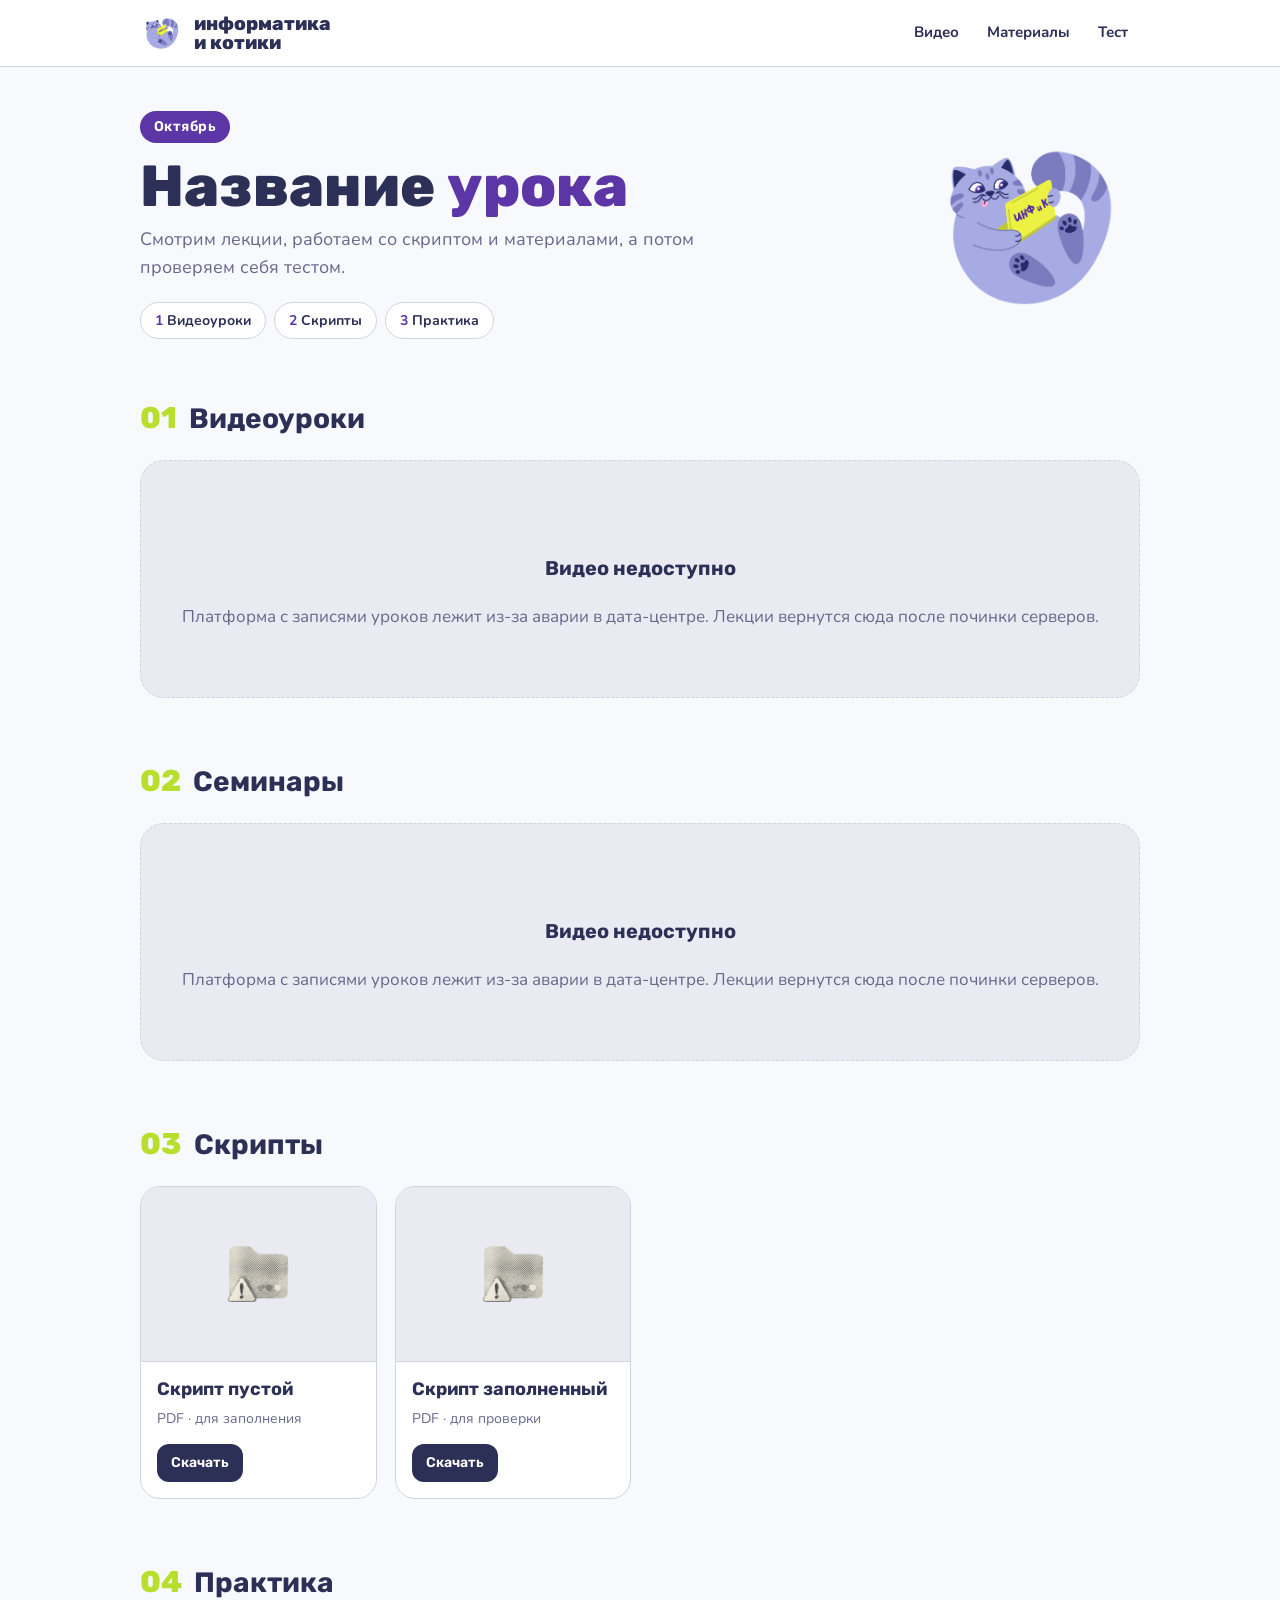
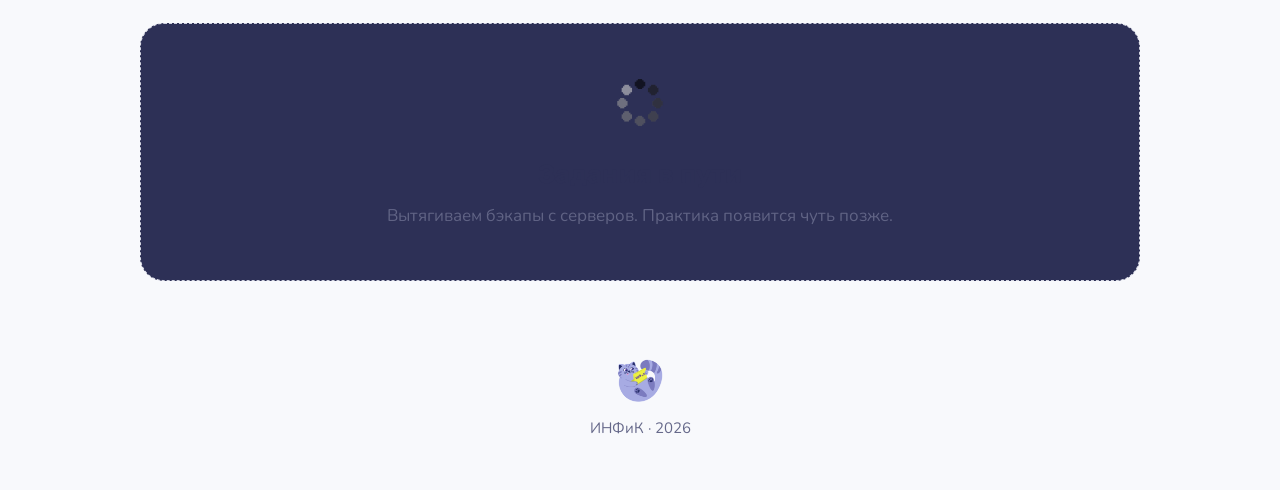
==== _template.html @ 4f2b7101 "добавил темплейт" ====
<!doctype html>
<html lang="ru">

<head>
  <meta charset="utf-8">
  <meta name="viewport" content="width=device-width, initial-scale=1">
  <title>Таблицы истинности и графы — ИНФиК</title>
  <link rel="icon" href="img/маскот.png">
  <link rel="preconnect" href="https://fonts.googleapis.com">
  <link
    href="https://fonts.googleapis.com/css2?family=Rubik:wght@500;600;700;800&family=Nunito:wght@400;600;700;800&display=swap"
    rel="stylesheet">
  <style>
    #materials {
      cursor: pointer;
    }

    .dl {
      cursor: url('img/палец.png'), pointer;
    }

    :root {
      --lime: #d4f759;
      --lime-d: #b8de2e;
      --navy: #2d3056;
      --purple: #5c35a6;
      --cream: #f8f9fc;
      --beige: #e9eaf2;
      --line: #d1d3e0;
      --ink: #2d3056;
      --soft: #66698a;
      --ok: #3f9d5a;
      --ok-bg: #e8f5ec;
      --bad: #d2493f;
      --bad-bg: #fcebea;
    }

    * {
      box-sizing: border-box
    }

    html {
      scroll-behavior: smooth
    }

    body {
      margin: 0;
      font-family: 'Nunito', system-ui, sans-serif;
      color: var(--ink);
      background: var(--cream);
      font-size: 17px;
      line-height: 1.55
    }

    h1,
    h2,
    h3,
    .btn,
    .brand {
      font-family: 'Rubik', system-ui, sans-serif
    }

    a {
      color: var(--purple);
      cursor: url('img/палец.png'), auto;
    }

    .wrap {
      max-width: 1040px;
      margin: 0 auto;
      padding: 0 20px
    }

    header.top {
      background: #fff;
      border-bottom: 1px solid var(--line);
      position: sticky;
      top: 0;
      z-index: 20
    }

    header.top .wrap {
      display: flex;
      align-items: center;
      gap: 14px;
      height: 66px
    }

    .brand {
      display: flex;
      align-items: center;
      gap: 10px;
      font-weight: 800;
      font-size: 19px;
      line-height: 1;
      color: var(--navy);
      text-decoration: none;
      text-transform: lowercase
    }

    .brand img {
      height: 42px;
      border-radius: 8px;
    }

    .brand span {
      display: block
    }

    nav.links {
      margin-left: auto;
      display: flex;
      gap: 4px
    }

    nav.links a {
      text-decoration: none;
      color: var(--navy);
      font-weight: 700;
      font-size: 15px;
      padding: 8px 12px;
      border-radius: 10px
    }

    nav.links a:hover {
      background: var(--beige)
    }

    .sub-btn {
      background: var(--lime);
      color: var(--navy) !important;
      border-radius: 999px;
      padding: 9px 16px !important;
      font-family: 'Rubik';
      font-weight: 600
    }

    .sub-btn:hover {
      background: var(--lime-d) !important
    }

    .hero {
      padding: 44px 0 26px
    }

    .hero .wrap {
      display: grid;
      grid-template-columns: 1fr auto;
      gap: 24px;
      align-items: center
    }

    .pill {
      display: inline-block;
      background: var(--purple);
      color: #fff;
      font-family: 'Rubik';
      font-weight: 600;
      font-size: 14px;
      padding: 5px 14px;
      border-radius: 999px;
      letter-spacing: .03em
    }

    .hero h1 {
      font-size: clamp(34px, 6vw, 58px);
      line-height: 1.02;
      margin: 14px 0 10px;
      color: var(--navy);
      font-weight: 800
    }

    .hero h1 em {
      font-style: normal;
      color: var(--purple)
    }

    .hero p {
      margin: 0;
      color: var(--soft);
      max-width: 560px;
      font-size: 18px
    }

    .hero img {
      width: 220px;
      border-radius: 20px;
    }

    .steps {
      display: flex;
      flex-wrap: wrap;
      gap: 8px;
      margin-top: 20px
    }

    .steps a {
      background: #fff;
      border: 1px solid var(--line);
      border-radius: 999px;
      padding: 7px 14px;
      font-weight: 700;
      font-size: 14px;
      text-decoration: none;
      color: var(--navy)
    }

    .steps a b {
      color: var(--purple);
      margin-right: 4px
    }

    section.block {
      padding: 30px 0;
      scroll-margin-top: 60px
    }

    .sec-h {
      display: flex;
      align-items: baseline;
      gap: 12px;
      margin-bottom: 18px
    }

    .sec-h .n {
      font-family: 'Rubik';
      font-weight: 800;
      color: var(--lime-d);
      font-size: 30px
    }

    .sec-h h2 {
      margin: 0;
      font-size: 28px;
      color: var(--navy)
    }

    .sec-h p {
      margin: 0 0 0 auto;
      color: var(--soft);
      font-size: 15px
    }

    .videos {
      display: grid;
      gap: 22px
    }

    .video {
      background: #fff;
      border: 1px solid var(--line);
      border-radius: 20px;
      overflow: hidden
    }

    .video .vh {
      display: flex;
      align-items: center;
      gap: 12px;
      padding: 14px 18px
    }

    .video .vh .tag {
      background: var(--beige);
      color: var(--purple);
      font-family: 'Rubik';
      font-weight: 700;
      border-radius: 10px;
      padding: 4px 10px;
      font-size: 14px
    }

    .video .vh h3 {
      margin: 0;
      font-size: 19px
    }

    .ratio {
      position: relative;
      aspect-ratio: 16/9;
      background: #2b2840
    }

    .ratio iframe {
      position: absolute;
      inset: 0;
      width: 100%;
      height: 100%;
      border: 0
    }

    .cards {
      display: grid;
      grid-template-columns: repeat(auto-fill, minmax(230px, 1fr));
      gap: 18px
    }

    .dl {
      background: #fff;
      border: 1px solid var(--line);
      border-radius: 20px;
      overflow: hidden;
      display: flex;
      flex-direction: column;
      text-decoration: none;
      color: inherit;
      transition: transform .15s, box-shadow .15s
    }

    .dl:hover {
      transform: translateY(-3px);
      box-shadow: 0 10px 24px rgba(45, 48, 86, .12)
    }

    .dl .th {
      aspect-ratio: 4/3;
      background: var(--beige);
      overflow: hidden;
      border-bottom: 1px solid var(--line);
      display: flex;
      align-items: center;
      justify-content: center;
    }

    .dl .th img {
      width: 80px;
      height: 80px;
      object-fit: contain;
    }

    .dl .bd {
      padding: 14px 16px 16px;
      display: flex;
      flex-direction: column;
      gap: 4px;
      flex: 1
    }

    .dl h3 {
      margin: 0;
      font-size: 18px
    }

    .dl .meta {
      color: var(--soft);
      font-size: 14px
    }

    .dl .go {
      margin-top: 10px;
      align-self: flex-start;
      background: var(--navy);
      color: #fff;
      font-family: 'Rubik';
      font-weight: 600;
      font-size: 14px;
      padding: 8px 14px;
      border-radius: 12px
    }

    .big-actions {
      display: grid;
      grid-template-columns: 1fr 1fr;
      gap: 18px
    }

    .big {
      border-radius: 24px;
      padding: 26px;
      color: #fff;
      display: flex;
      flex-direction: column;
      gap: 8px;
      position: relative;
      overflow: hidden
    }

    .big.t {
      background: var(--purple)
    }

    .big.p {
      background: var(--navy)
    }

    .big h3 {
      margin: 0;
      font-size: 26px
    }

    .big p {
      margin: 0;
      opacity: .9
    }

    .big img.decor {
      position: absolute;
      right: -20px;
      bottom: -20px;
      width: 120px;
      opacity: 0.3;
      pointer-events: none;
    }

    .btn {
      display: inline-flex;
      align-items: center;
      gap: 8px;
      border: 0;
      cursor: pointer;
      font-weight: 600;
      font-size: 17px;
      border-radius: 14px;
      padding: 13px 22px;
      text-decoration: none;
      transition: filter .15s, transform .1s
    }

    .btn:active {
      transform: translateY(1px)
    }

    .btn.w {
      background: #fff;
      color: var(--navy);
      align-self: flex-start;
      margin-top: 10px
    }

    .btn.o {
      background: var(--lime);
      color: var(--navy)
    }

    .btn.n {
      background: var(--purple);
      color: #fff
    }

    .btn.g {
      background: #fff;
      color: var(--navy);
      border: 1.5px solid var(--line)
    }

    .btn:hover {
      filter: brightness(1.05)
    }

    .btn[disabled] {
      opacity: .45;
      cursor: not-allowed
    }

    .view {
      display: none
    }

    .view.on {
      display: block
    }

    .panel {
      background: #fff;
      border: 1px solid var(--line);
      border-radius: 24px;
      padding: 26px
    }

    .qtop {
      display: flex;
      align-items: center;
      gap: 14px;
      margin-bottom: 18px;
      flex-wrap: wrap
    }

    .back {
      background: none;
      border: 0;
      color: var(--soft);
      font-weight: 700;
      cursor: pointer;
      font-size: 15px;
      padding: 0
    }

    .prog {
      flex: 1;
      min-width: 160px;
      height: 10px;
      background: var(--beige);
      border-radius: 99px;
      overflow: hidden
    }

    .prog i {
      display: block;
      height: 100%;
      background: var(--lime);
      border-radius: 99px;
      transition: width .3s
    }

    .score-mini {
      font-family: 'Rubik';
      font-weight: 700;
      color: var(--navy);
      font-size: 15px
    }

    .qnum {
      display: flex;
      align-items: center;
      gap: 10px;
      margin-bottom: 10px
    }

    .qnum b {
      background: var(--purple);
      color: #fff;
      font-family: 'Rubik';
      width: 36px;
      height: 36px;
      border-radius: 50%;
      display: flex;
      align-items: center;
      justify-content: center;
      font-size: 16px
    }

    .qnum span {
      font-size: 13px;
      text-transform: uppercase;
      letter-spacing: .1em;
      color: var(--soft);
      font-weight: 800
    }

    .q {
      font-weight: 700;
      margin: 0 0 14px
    }

    input.txt {
      height: 52px;
      border: 2px solid var(--line);
      border-radius: 12px;
      padding: 0 16px;
      font-size: 19px;
      font-family: 'Rubik';
      font-weight: 600;
      color: var(--navy);
      width: min(320px, 100%);
      background: var(--cream);
      outline: none
    }

    input.txt:focus {
      border-color: var(--purple);
      background: #fff
    }

    .answer {
      margin-top: 20px;
      padding-top: 18px;
      border-top: 1px dashed var(--line);
      display: flex;
      flex-wrap: wrap;
      align-items: flex-end;
      gap: 16px
    }

    .fb {
      margin-top: 18px;
      border-radius: 16px;
      padding: 16px 18px;
      display: none;
      position: relative
    }

    .fb.on {
      display: block
    }

    .fb.ok {
      background: var(--ok-bg);
      border: 1px solid #bfe3c9
    }

    .fb.bad {
      background: var(--bad-bg);
      border: 1px solid #f2c4c0
    }

    .fb .verdict {
      font-family: 'Rubik';
      font-weight: 700;
      font-size: 20px;
      display: flex;
      align-items: center;
      gap: 8px
    }

    .fb.ok .verdict {
      color: var(--ok)
    }

    .fb.bad .verdict {
      color: var(--bad)
    }

    .fb .right {
      margin: 6px 0 10px;
      font-weight: 700
    }

    .fb.bad::after {
      content: '';
      position: absolute;
      top: 16px;
      right: 16px;
      width: 24px;
      height: 24px;
      background: url('img/крестик.png') center/contain no-repeat;
    }

    .nav-row {
      display: flex;
      justify-content: space-between;
      align-items: center;
      margin-top: 22px;
      gap: 12px;
      flex-wrap: wrap
    }

    .result {
      text-align: center;
      padding: 10px 0
    }

    .result img {
      width: 140px;
      border-radius: 16px;
    }

    .result .big-score {
      font-family: 'Rubik';
      font-weight: 800;
      font-size: 72px;
      color: var(--purple);
      line-height: 1;
      margin: 10px 0 4px
    }

    .task-card {
      background: #fff;
      border: 1px solid var(--line);
      border-radius: 24px;
      padding: 26px;
      margin-bottom: 18px;
    }

    .task-actions {
      display: flex;
      flex-wrap: wrap;
      gap: 12px;
      margin-top: 18px;
    }

    .task-ans {
      display: none;
      margin-top: 16px;
      background: var(--cream);
      border: 1px solid var(--line);
      border-radius: 16px;
      padding: 16px 18px;
    }

    .task-ans.on {
      display: block;
    }

    .task-ans h4 {
      margin: 0 0 8px;
      font-family: 'Rubik';
      color: var(--purple);
    }

    footer {
      padding: 40px 0 50px;
      text-align: center;
      color: var(--soft);
      font-size: 15px
    }

    footer img {
      width: 60px;
      display: block;
      margin: 0 auto 8px;
      border-radius: 12px;
    }

    .unavailable {
      align-items: center;
      text-align: center;
      padding: 50px 20px;
      background: var(--beige);
      color: var(--soft);
      border: 1px dashed var(--line);
    }

    .unavailable h3 {
      color: var(--navy);
      margin-top: 16px;
    }

    .loader-spin {
      width: 60px;
      animation: spin 1s steps(8) infinite;
      opacity: 0.6;
    }

    @keyframes spin {
      100% {
        transform: rotate(360deg);
      }
    }
  </style>
</head>

<body>
  <header class="top">
    <div class="wrap">
      <a class="brand" href="index.html"><img src="img/маскот.png" alt=""><span>информатика<br>и котики</span></a>
      <nav class="links">
        <a href="#videos">Видео</a>
        <a href="#materials">Материалы</a>
        <a href="#practice">Тест</a>
      </nav>
    </div>
  </header>

  <main>
    <div id="v-home" class="view on">
      <div class="hero">
        <div class="wrap">
          <div>
            <span class="pill">Октябрь</span>
            <h1>Название <em>урока</em></h1>
            <p>Смотрим лекции, работаем со скриптом и материалами, а потом проверяем себя тестом.</p>
            <div class="steps">
              <a href="#videos"><b>1</b>Видеоуроки</a>
              <a href="#materials"><b>2</b>Скрипты</a>
              <a href="#practice"><b>3</b>Практика</a>
            </div>
          </div>
          <img src="img/маскот.png" alt="">
        </div>
      </div>

      <section class="block" id="videos">
        <div class="wrap">
          <div class="sec-h"><span class="n">01</span>
            <h2>Видеоуроки</h2>
          </div>
          <div class="unavailable" style="border-radius: 24px;">
            <img src="img/папка (1).jpg" alt="" style="width: 100px; mix-blend-mode: multiply; margin-bottom: 10px;">
            <h3>Видео недоступно</h3>
            <p>Платформа с записями уроков лежит из-за аварии в дата-центре. Лекции вернутся сюда после починки
              серверов.</p>
          </div>
        </div>
      </section>

      <section class="block" id="videos">
        <div class="wrap">
          <div class="sec-h"><span class="n">02</span>
            <h2>Семинары</h2>
          </div>
          <div class="unavailable" style="border-radius: 24px;">
            <img src="img/папка (1).jpg" alt="" style="width: 100px; mix-blend-mode: multiply; margin-bottom: 10px;">
            <h3>Видео недоступно</h3>
            <p>Платформа с записями уроков лежит из-за аварии в дата-центре. Лекции вернутся сюда после починки
              серверов.</p>
          </div>
        </div>
      </section>

      <!-- <section class="block" id="videos">
        <div class="wrap">
          <div class="sec-h"><span class="n">01</span>
            <h2>Видеоуроки</h2>
          </div>
          <div class="videos">
            <div class="video">
              <div class="vh"><span class="tag">1</span>
                <h3>Разбор теории + практика</h3>
              </div>
              <div class="ratio">
                <div style="position: relative; padding-top: 56.25%; width: 100%"><iframe
                    src="https://kinescope.io/embed/7Jw9DS2BgNQ76LgJom9Awu"
                    allow="autoplay; fullscreen; picture-in-picture; encrypted-media; gyroscope; accelerometer; clipboard-write; screen-wake-lock;"
                    frameborder="0" allowfullscreen
                    style="position: absolute; width: 100%; height: 100%; top: 0; left: 0;"></iframe></div>
              </div>
            </div>
          </div>
        </div>

      </section>

      <section class="block" id="videos">
        <div class="wrap">
          <div class="sec-h"><span class="n">02</span>
            <h2>Семинары</h2>
          </div>
          <div class="videos">
            <div class="video">
              <div class="vh"><span class="tag">1</span>
                <h3>Нарешка разных прототипов</h3>
              </div>
              <div class="ratio">
                <div style="position: relative; padding-top: 56.25%; width: 100%"><iframe
                    src="https://kinescope.io/embed/0cELv6dWr2D1Jw5qXvpevW"
                    allow="autoplay; fullscreen; picture-in-picture; encrypted-media; gyroscope; accelerometer; clipboard-write; screen-wake-lock;"
                    frameborder="0" allowfullscreen
                    style="position: absolute; width: 100%; height: 100%; top: 0; left: 0;"></iframe></div>
              </div>
            </div>
          </div>
        </div>

      </section> -->

      <section class="block" id="materials">
        <div class="wrap">
          <div class="sec-h"><span class="n">03</span>
            <h2>Скрипты</h2>
          </div>
          <div class="cards">
            <a class="dl" href="materials/" download>
              <div class="th"><img src="img/папка (1).png" alt=""></div>
              <div class="bd">
                <h3>Скрипт пустой</h3><span class="meta">PDF · для заполнения</span><span class="go">Скачать</span>
              </div>
            </a>
            <a class="dl" href="materials/" download>
              <div class="th"><img src="img/папка (1).png" alt=""></div>
              <div class="bd">
                <h3>Скрипт заполненный</h3><span class="meta">PDF · для проверки</span><span class="go">Скачать</span>
              </div>
            </a>
          </div>
        </div>
      </section>

      <section class="block" id="practice">
        <div class="wrap">

          <div class="sec-h"><span class="n">04</span>
            <h2>Практика</h2>
          </div>

          <div class="big p unavailable">
            <img class="loader-spin" src="img/загрузка.png" alt="">
            <h3>Задания в пути</h3>
            <p>Вытягиваем бэкапы с серверов. Практика появится чуть позже.</p>
          </div>

          <!-- <div class="task-card">
            <div class="qnum"><b>1</b><span>Задание</span></div>
            <p class="q">Определите длину кратчайшего пути между пунктами A и F, проходящего через пункт C.</p>

            <div class="task-ans" id="ans-1">
              <h4>Ответ: 15</h4>
            </div>

            <div class="task-actions">
              <button class="btn o"
                onclick="document.getElementById('ans-1').classList.toggle('on'); this.textContent = this.textContent === 'Скрыть ответ' ? 'Посмотреть ответ' : 'Скрыть ответ';">Посмотреть
                ответ</button>
              <a class="btn g" href="materials/explain-1.docx" download>Объяснить решение</a>
            </div>
          </div>

          <div class="task-card">
            <div class="qnum"><b>2</b><span>Задание</span></div>
            <p class="q">Определите длину кратчайшего пути между пунктами B и E, не проходящего через пункт D.</p>

            <div class="task-ans" id="ans-2">
              <h4>Ответ: 22</h4>
            </div>

            <div class="task-actions">
              <button class="btn o"
                onclick="document.getElementById('ans-2').classList.toggle('on'); this.textContent = this.textContent === 'Скрыть ответ' ? 'Посмотреть ответ' : 'Скрыть ответ';">Посмотреть
                ответ</button>
              <a class="btn g" href="materials/explain-2.odt" download>Объяснить решение</a>
            </div>
          </div> -->

        </div>


      </section>
    </div>

    <div id="v-test" class="view">
      <section class="block">
        <div class="wrap">
          <div class="panel" id="testPanel"></div>
        </div>
      </section>
    </div>
  </main>

  <footer><img src="img/маскот.png" alt="">
    <div>ИНФиК · 2026</div>
  </footer>


</body>

</html>
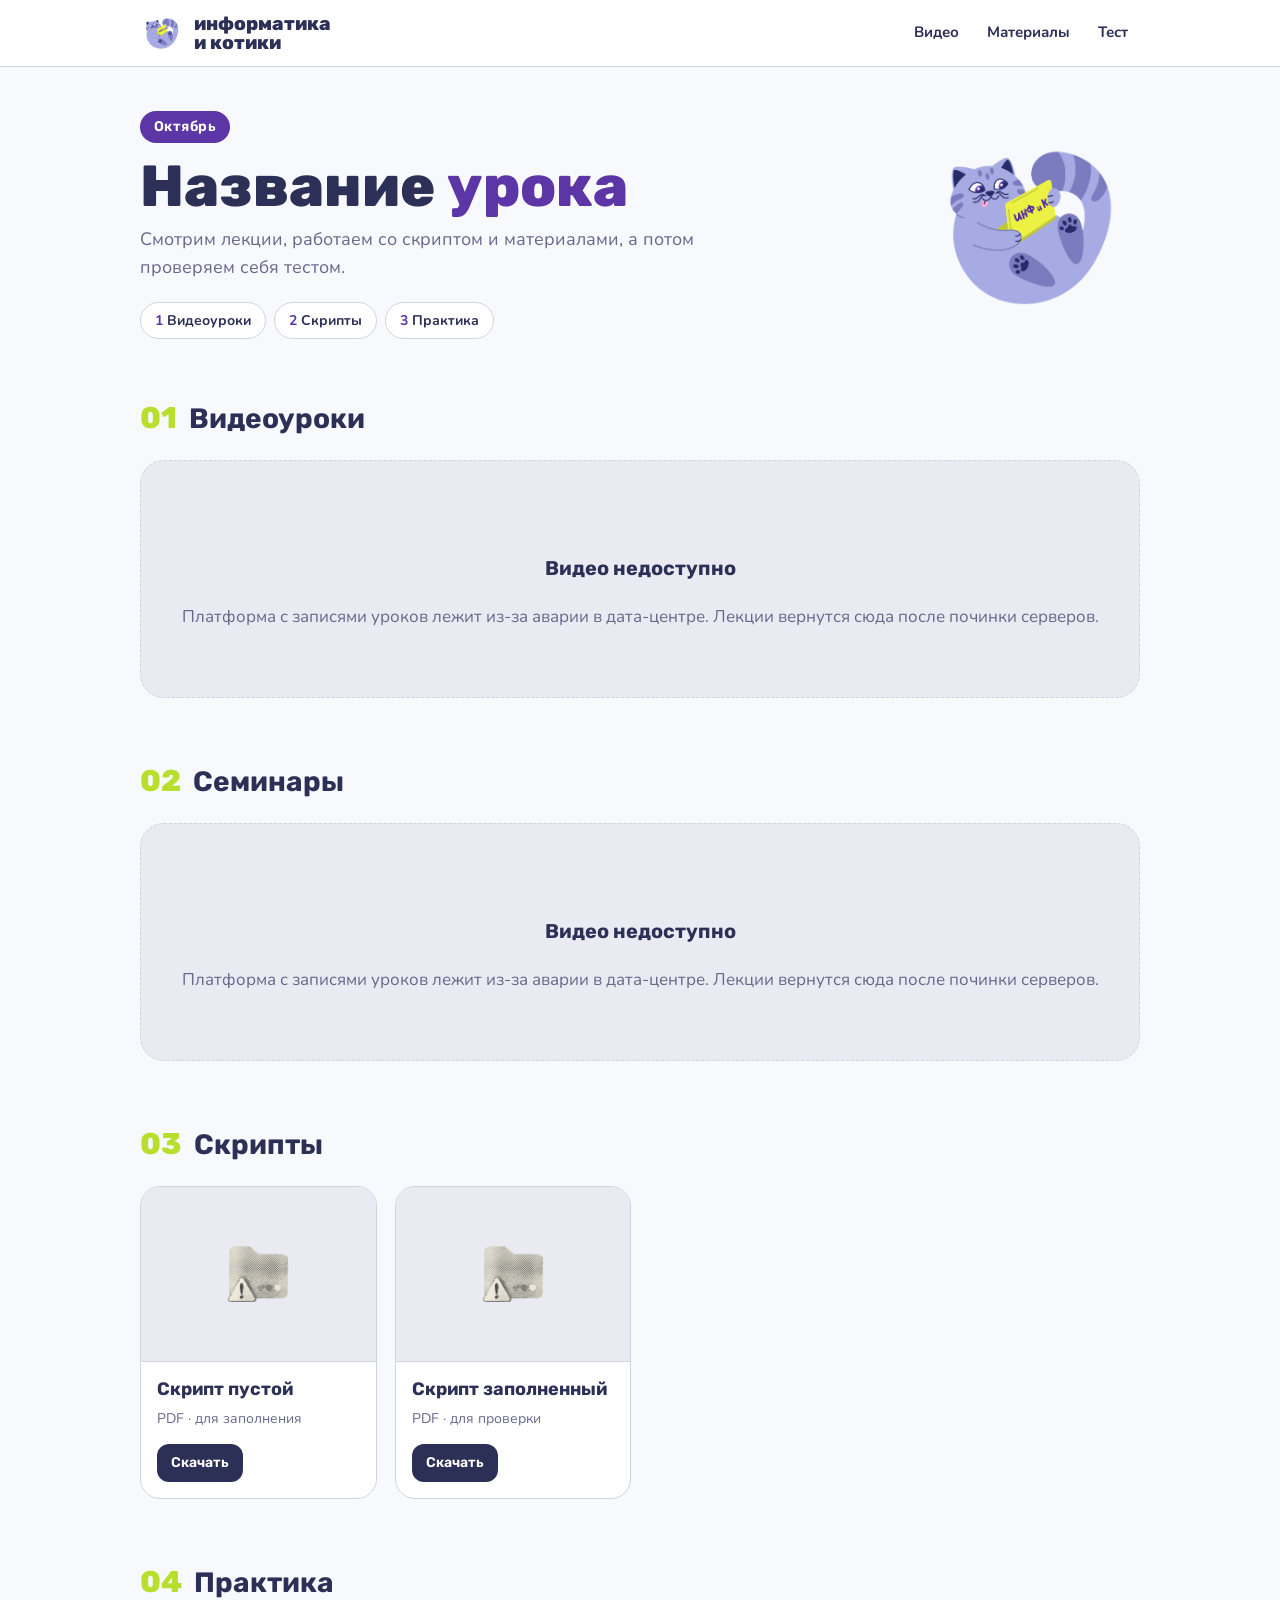
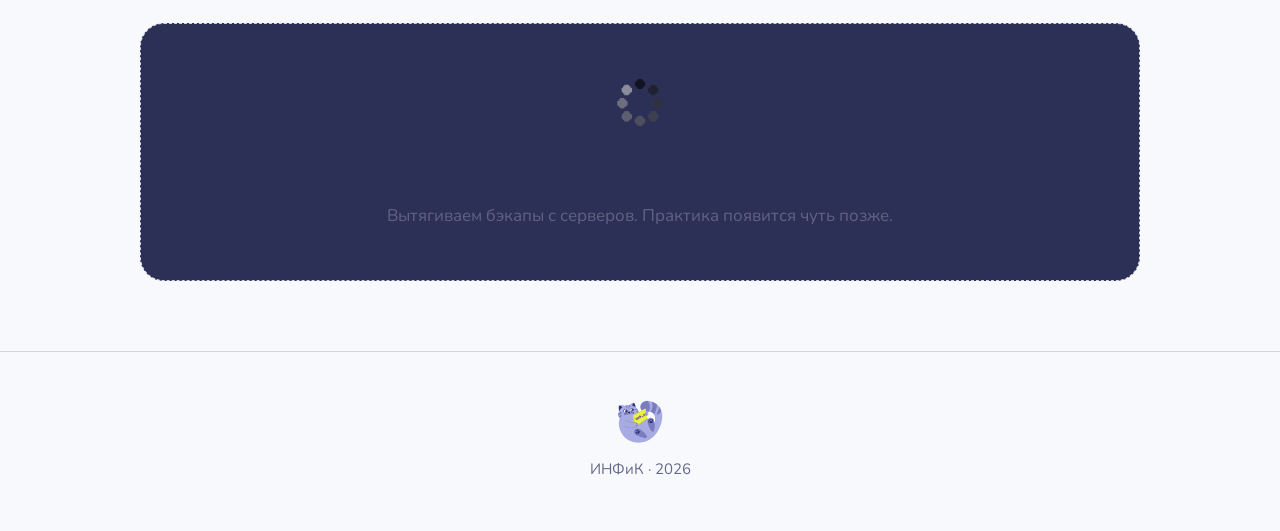
==== commit a287293b: "крупный апдейт - добавил отдельный стайл - поправил мобильную версию" ====
--- a/_template.html
+++ b/_template.html
@@ -7,726 +7,8 @@
   <title>Таблицы истинности и графы — ИНФиК</title>
   <link rel="icon" href="img/маскот.png">
   <link rel="preconnect" href="https://fonts.googleapis.com">
-  <link
-    href="https://fonts.googleapis.com/css2?family=Rubik:wght@500;600;700;800&family=Nunito:wght@400;600;700;800&display=swap"
-    rel="stylesheet">
-  <style>
-    #materials {
-      cursor: pointer;
-    }
-
-    .dl {
-      cursor: url('img/палец.png'), pointer;
-    }
-
-    :root {
-      --lime: #d4f759;
-      --lime-d: #b8de2e;
-      --navy: #2d3056;
-      --purple: #5c35a6;
-      --cream: #f8f9fc;
-      --beige: #e9eaf2;
-      --line: #d1d3e0;
-      --ink: #2d3056;
-      --soft: #66698a;
-      --ok: #3f9d5a;
-      --ok-bg: #e8f5ec;
-      --bad: #d2493f;
-      --bad-bg: #fcebea;
-    }
-
-    * {
-      box-sizing: border-box
-    }
-
-    html {
-      scroll-behavior: smooth
-    }
-
-    body {
-      margin: 0;
-      font-family: 'Nunito', system-ui, sans-serif;
-      color: var(--ink);
-      background: var(--cream);
-      font-size: 17px;
-      line-height: 1.55
-    }
-
-    h1,
-    h2,
-    h3,
-    .btn,
-    .brand {
-      font-family: 'Rubik', system-ui, sans-serif
-    }
-
-    a {
-      color: var(--purple);
-      cursor: url('img/палец.png'), auto;
-    }
-
-    .wrap {
-      max-width: 1040px;
-      margin: 0 auto;
-      padding: 0 20px
-    }
-
-    header.top {
-      background: #fff;
-      border-bottom: 1px solid var(--line);
-      position: sticky;
-      top: 0;
-      z-index: 20
-    }
-
-    header.top .wrap {
-      display: flex;
-      align-items: center;
-      gap: 14px;
-      height: 66px
-    }
-
-    .brand {
-      display: flex;
-      align-items: center;
-      gap: 10px;
-      font-weight: 800;
-      font-size: 19px;
-      line-height: 1;
-      color: var(--navy);
-      text-decoration: none;
-      text-transform: lowercase
-    }
-
-    .brand img {
-      height: 42px;
-      border-radius: 8px;
-    }
-
-    .brand span {
-      display: block
-    }
-
-    nav.links {
-      margin-left: auto;
-      display: flex;
-      gap: 4px
-    }
-
-    nav.links a {
-      text-decoration: none;
-      color: var(--navy);
-      font-weight: 700;
-      font-size: 15px;
-      padding: 8px 12px;
-      border-radius: 10px
-    }
-
-    nav.links a:hover {
-      background: var(--beige)
-    }
-
-    .sub-btn {
-      background: var(--lime);
-      color: var(--navy) !important;
-      border-radius: 999px;
-      padding: 9px 16px !important;
-      font-family: 'Rubik';
-      font-weight: 600
-    }
-
-    .sub-btn:hover {
-      background: var(--lime-d) !important
-    }
-
-    .hero {
-      padding: 44px 0 26px
-    }
-
-    .hero .wrap {
-      display: grid;
-      grid-template-columns: 1fr auto;
-      gap: 24px;
-      align-items: center
-    }
-
-    .pill {
-      display: inline-block;
-      background: var(--purple);
-      color: #fff;
-      font-family: 'Rubik';
-      font-weight: 600;
-      font-size: 14px;
-      padding: 5px 14px;
-      border-radius: 999px;
-      letter-spacing: .03em
-    }
-
-    .hero h1 {
-      font-size: clamp(34px, 6vw, 58px);
-      line-height: 1.02;
-      margin: 14px 0 10px;
-      color: var(--navy);
-      font-weight: 800
-    }
-
-    .hero h1 em {
-      font-style: normal;
-      color: var(--purple)
-    }
-
-    .hero p {
-      margin: 0;
-      color: var(--soft);
-      max-width: 560px;
-      font-size: 18px
-    }
-
-    .hero img {
-      width: 220px;
-      border-radius: 20px;
-    }
-
-    .steps {
-      display: flex;
-      flex-wrap: wrap;
-      gap: 8px;
-      margin-top: 20px
-    }
-
-    .steps a {
-      background: #fff;
-      border: 1px solid var(--line);
-      border-radius: 999px;
-      padding: 7px 14px;
-      font-weight: 700;
-      font-size: 14px;
-      text-decoration: none;
-      color: var(--navy)
-    }
-
-    .steps a b {
-      color: var(--purple);
-      margin-right: 4px
-    }
-
-    section.block {
-      padding: 30px 0;
-      scroll-margin-top: 60px
-    }
-
-    .sec-h {
-      display: flex;
-      align-items: baseline;
-      gap: 12px;
-      margin-bottom: 18px
-    }
-
-    .sec-h .n {
-      font-family: 'Rubik';
-      font-weight: 800;
-      color: var(--lime-d);
-      font-size: 30px
-    }
-
-    .sec-h h2 {
-      margin: 0;
-      font-size: 28px;
-      color: var(--navy)
-    }
-
-    .sec-h p {
-      margin: 0 0 0 auto;
-      color: var(--soft);
-      font-size: 15px
-    }
-
-    .videos {
-      display: grid;
-      gap: 22px
-    }
-
-    .video {
-      background: #fff;
-      border: 1px solid var(--line);
-      border-radius: 20px;
-      overflow: hidden
-    }
-
-    .video .vh {
-      display: flex;
-      align-items: center;
-      gap: 12px;
-      padding: 14px 18px
-    }
-
-    .video .vh .tag {
-      background: var(--beige);
-      color: var(--purple);
-      font-family: 'Rubik';
-      font-weight: 700;
-      border-radius: 10px;
-      padding: 4px 10px;
-      font-size: 14px
-    }
-
-    .video .vh h3 {
-      margin: 0;
-      font-size: 19px
-    }
-
-    .ratio {
-      position: relative;
-      aspect-ratio: 16/9;
-      background: #2b2840
-    }
-
-    .ratio iframe {
-      position: absolute;
-      inset: 0;
-      width: 100%;
-      height: 100%;
-      border: 0
-    }
-
-    .cards {
-      display: grid;
-      grid-template-columns: repeat(auto-fill, minmax(230px, 1fr));
-      gap: 18px
-    }
-
-    .dl {
-      background: #fff;
-      border: 1px solid var(--line);
-      border-radius: 20px;
-      overflow: hidden;
-      display: flex;
-      flex-direction: column;
-      text-decoration: none;
-      color: inherit;
-      transition: transform .15s, box-shadow .15s
-    }
-
-    .dl:hover {
-      transform: translateY(-3px);
-      box-shadow: 0 10px 24px rgba(45, 48, 86, .12)
-    }
-
-    .dl .th {
-      aspect-ratio: 4/3;
-      background: var(--beige);
-      overflow: hidden;
-      border-bottom: 1px solid var(--line);
-      display: flex;
-      align-items: center;
-      justify-content: center;
-    }
-
-    .dl .th img {
-      width: 80px;
-      height: 80px;
-      object-fit: contain;
-    }
-
-    .dl .bd {
-      padding: 14px 16px 16px;
-      display: flex;
-      flex-direction: column;
-      gap: 4px;
-      flex: 1
-    }
-
-    .dl h3 {
-      margin: 0;
-      font-size: 18px
-    }
-
-    .dl .meta {
-      color: var(--soft);
-      font-size: 14px
-    }
-
-    .dl .go {
-      margin-top: 10px;
-      align-self: flex-start;
-      background: var(--navy);
-      color: #fff;
-      font-family: 'Rubik';
-      font-weight: 600;
-      font-size: 14px;
-      padding: 8px 14px;
-      border-radius: 12px
-    }
-
-    .big-actions {
-      display: grid;
-      grid-template-columns: 1fr 1fr;
-      gap: 18px
-    }
-
-    .big {
-      border-radius: 24px;
-      padding: 26px;
-      color: #fff;
-      display: flex;
-      flex-direction: column;
-      gap: 8px;
-      position: relative;
-      overflow: hidden
-    }
-
-    .big.t {
-      background: var(--purple)
-    }
-
-    .big.p {
-      background: var(--navy)
-    }
-
-    .big h3 {
-      margin: 0;
-      font-size: 26px
-    }
-
-    .big p {
-      margin: 0;
-      opacity: .9
-    }
-
-    .big img.decor {
-      position: absolute;
-      right: -20px;
-      bottom: -20px;
-      width: 120px;
-      opacity: 0.3;
-      pointer-events: none;
-    }
-
-    .btn {
-      display: inline-flex;
-      align-items: center;
-      gap: 8px;
-      border: 0;
-      cursor: pointer;
-      font-weight: 600;
-      font-size: 17px;
-      border-radius: 14px;
-      padding: 13px 22px;
-      text-decoration: none;
-      transition: filter .15s, transform .1s
-    }
-
-    .btn:active {
-      transform: translateY(1px)
-    }
-
-    .btn.w {
-      background: #fff;
-      color: var(--navy);
-      align-self: flex-start;
-      margin-top: 10px
-    }
-
-    .btn.o {
-      background: var(--lime);
-      color: var(--navy)
-    }
-
-    .btn.n {
-      background: var(--purple);
-      color: #fff
-    }
-
-    .btn.g {
-      background: #fff;
-      color: var(--navy);
-      border: 1.5px solid var(--line)
-    }
-
-    .btn:hover {
-      filter: brightness(1.05)
-    }
-
-    .btn[disabled] {
-      opacity: .45;
-      cursor: not-allowed
-    }
-
-    .view {
-      display: none
-    }
-
-    .view.on {
-      display: block
-    }
-
-    .panel {
-      background: #fff;
-      border: 1px solid var(--line);
-      border-radius: 24px;
-      padding: 26px
-    }
-
-    .qtop {
-      display: flex;
-      align-items: center;
-      gap: 14px;
-      margin-bottom: 18px;
-      flex-wrap: wrap
-    }
-
-    .back {
-      background: none;
-      border: 0;
-      color: var(--soft);
-      font-weight: 700;
-      cursor: pointer;
-      font-size: 15px;
-      padding: 0
-    }
-
-    .prog {
-      flex: 1;
-      min-width: 160px;
-      height: 10px;
-      background: var(--beige);
-      border-radius: 99px;
-      overflow: hidden
-    }
-
-    .prog i {
-      display: block;
-      height: 100%;
-      background: var(--lime);
-      border-radius: 99px;
-      transition: width .3s
-    }
-
-    .score-mini {
-      font-family: 'Rubik';
-      font-weight: 700;
-      color: var(--navy);
-      font-size: 15px
-    }
-
-    .qnum {
-      display: flex;
-      align-items: center;
-      gap: 10px;
-      margin-bottom: 10px
-    }
-
-    .qnum b {
-      background: var(--purple);
-      color: #fff;
-      font-family: 'Rubik';
-      width: 36px;
-      height: 36px;
-      border-radius: 50%;
-      display: flex;
-      align-items: center;
-      justify-content: center;
-      font-size: 16px
-    }
-
-    .qnum span {
-      font-size: 13px;
-      text-transform: uppercase;
-      letter-spacing: .1em;
-      color: var(--soft);
-      font-weight: 800
-    }
-
-    .q {
-      font-weight: 700;
-      margin: 0 0 14px
-    }
-
-    input.txt {
-      height: 52px;
-      border: 2px solid var(--line);
-      border-radius: 12px;
-      padding: 0 16px;
-      font-size: 19px;
-      font-family: 'Rubik';
-      font-weight: 600;
-      color: var(--navy);
-      width: min(320px, 100%);
-      background: var(--cream);
-      outline: none
-    }
-
-    input.txt:focus {
-      border-color: var(--purple);
-      background: #fff
-    }
-
-    .answer {
-      margin-top: 20px;
-      padding-top: 18px;
-      border-top: 1px dashed var(--line);
-      display: flex;
-      flex-wrap: wrap;
-      align-items: flex-end;
-      gap: 16px
-    }
-
-    .fb {
-      margin-top: 18px;
-      border-radius: 16px;
-      padding: 16px 18px;
-      display: none;
-      position: relative
-    }
-
-    .fb.on {
-      display: block
-    }
-
-    .fb.ok {
-      background: var(--ok-bg);
-      border: 1px solid #bfe3c9
-    }
-
-    .fb.bad {
-      background: var(--bad-bg);
-      border: 1px solid #f2c4c0
-    }
-
-    .fb .verdict {
-      font-family: 'Rubik';
-      font-weight: 700;
-      font-size: 20px;
-      display: flex;
-      align-items: center;
-      gap: 8px
-    }
-
-    .fb.ok .verdict {
-      color: var(--ok)
-    }
-
-    .fb.bad .verdict {
-      color: var(--bad)
-    }
-
-    .fb .right {
-      margin: 6px 0 10px;
-      font-weight: 700
-    }
-
-    .fb.bad::after {
-      content: '';
-      position: absolute;
-      top: 16px;
-      right: 16px;
-      width: 24px;
-      height: 24px;
-      background: url('img/крестик.png') center/contain no-repeat;
-    }
-
-    .nav-row {
-      display: flex;
-      justify-content: space-between;
-      align-items: center;
-      margin-top: 22px;
-      gap: 12px;
-      flex-wrap: wrap
-    }
-
-    .result {
-      text-align: center;
-      padding: 10px 0
-    }
-
-    .result img {
-      width: 140px;
-      border-radius: 16px;
-    }
-
-    .result .big-score {
-      font-family: 'Rubik';
-      font-weight: 800;
-      font-size: 72px;
-      color: var(--purple);
-      line-height: 1;
-      margin: 10px 0 4px
-    }
-
-    .task-card {
-      background: #fff;
-      border: 1px solid var(--line);
-      border-radius: 24px;
-      padding: 26px;
-      margin-bottom: 18px;
-    }
-
-    .task-actions {
-      display: flex;
-      flex-wrap: wrap;
-      gap: 12px;
-      margin-top: 18px;
-    }
-
-    .task-ans {
-      display: none;
-      margin-top: 16px;
-      background: var(--cream);
-      border: 1px solid var(--line);
-      border-radius: 16px;
-      padding: 16px 18px;
-    }
-
-    .task-ans.on {
-      display: block;
-    }
-
-    .task-ans h4 {
-      margin: 0 0 8px;
-      font-family: 'Rubik';
-      color: var(--purple);
-    }
-
-    footer {
-      padding: 40px 0 50px;
-      text-align: center;
-      color: var(--soft);
-      font-size: 15px
-    }
-
-    footer img {
-      width: 60px;
-      display: block;
-      margin: 0 auto 8px;
-      border-radius: 12px;
-    }
-
-    .unavailable {
-      align-items: center;
-      text-align: center;
-      padding: 50px 20px;
-      background: var(--beige);
-      color: var(--soft);
-      border: 1px dashed var(--line);
-    }
-
-    .unavailable h3 {
-      color: var(--navy);
-      margin-top: 16px;
-    }
-
-    .loader-spin {
-      width: 60px;
-      animation: spin 1s steps(8) infinite;
-      opacity: 0.6;
-    }
-
-    @keyframes spin {
-      100% {
-        transform: rotate(360deg);
-      }
-    }
-  </style>
+  <link href="https://fonts.googleapis.com/css2?family=Rubik:wght@500;600;700;800&family=Nunito:wght@400;600;700;800&display=swap" rel="stylesheet">
+  <link rel="stylesheet" href="style.css">
 </head>
 
 <body>
--- a/style.css
+++ b/style.css
@@ -0,0 +1,126 @@
+#materials { cursor: pointer; }
+.dl { cursor: url('img/палец.png'), pointer; }
+:root { --lime: #d4f759; --lime-d: #b8de2e; --navy: #2d3056; --purple: #5c35a6; --cream: #f8f9fc; --beige: #e9eaf2; --line: #d1d3e0; --ink: #2d3056; --soft: #66698a; --ok: #3f9d5a; --ok-bg: #e8f5ec; --bad: #d2493f; --bad-bg: #fcebea; }
+* { box-sizing: border-box; }
+html { scroll-behavior: smooth; }
+body { margin: 0; font-family: 'Nunito', system-ui, sans-serif; color: var(--ink); background: var(--cream); font-size: 17px; line-height: 1.55; }
+h1, h2, h3, .btn, .brand { font-family: 'Rubik', system-ui, sans-serif; }
+a { color: var(--purple); cursor: url('img/палец.png'), auto; }
+.wrap { max-width: 1040px; margin: 0 auto; padding: 0 20px; }
+header.top { background: #fff; border-bottom: 1px solid var(--line); position: sticky; top: 0; z-index: 20; }
+header.top .wrap { display: flex; align-items: center; gap: 14px; height: 66px; }
+.brand { display: flex; align-items: center; gap: 10px; font-weight: 800; font-size: 19px; line-height: 1; color: var(--navy); text-decoration: none; text-transform: lowercase; }
+.brand img { height: 42px; border-radius: 8px; }
+.brand span { display: block; }
+nav.links { margin-left: auto; display: flex; gap: 4px; }
+nav.links a { text-decoration: none; color: var(--navy); font-weight: 700; font-size: 15px; padding: 8px 12px; border-radius: 10px; }
+nav.links a:hover { background: var(--beige); }
+.sub-btn { background: var(--lime); color: var(--navy) !important; border-radius: 999px; padding: 9px 16px !important; font-family: 'Rubik'; font-weight: 600; }
+.sub-btn:hover { background: var(--lime-d) !important; }
+.hero { padding: 44px 0 26px; }
+.hero .wrap { display: grid; grid-template-columns: 1fr auto; gap: 24px; align-items: center; }
+.pill { display: inline-block; background: var(--purple); color: #fff; font-family: 'Rubik'; font-weight: 600; font-size: 14px; padding: 5px 14px; border-radius: 999px; letter-spacing: .03em; }
+.hero h1 { font-size: clamp(34px, 6vw, 58px); line-height: 1.02; margin: 14px 0 10px; color: var(--navy); font-weight: 800; }
+.hero h1 em { font-style: normal; color: var(--purple); }
+.hero p { margin: 0; color: var(--soft); max-width: 560px; font-size: 18px; }
+.hero img { width: 220px; border-radius: 20px; }
+.steps { display: flex; flex-wrap: wrap; gap: 8px; margin-top: 20px; }
+.steps a { background: #fff; border: 1px solid var(--line); border-radius: 999px; padding: 7px 14px; font-weight: 700; font-size: 14px; text-decoration: none; color: var(--navy); }
+.steps a b { color: var(--purple); margin-right: 4px; }
+section.block { padding: 30px 0; scroll-margin-top: 60px; }
+.sec-h { display: flex; align-items: baseline; gap: 12px; margin-bottom: 18px; }
+.sec-h .n { font-family: 'Rubik'; font-weight: 800; color: var(--lime-d); font-size: 30px; }
+.sec-h h2 { margin: 0; font-size: 28px; color: var(--navy); }
+.sec-h p { margin: 0 0 0 auto; color: var(--soft); font-size: 15px; }
+.videos { display: grid; gap: 22px; }
+.video { background: #fff; border: 1px solid var(--line); border-radius: 20px; overflow: hidden; }
+.video .vh { display: flex; align-items: center; gap: 12px; padding: 14px 18px; }
+.video .vh .tag { background: var(--beige); color: var(--purple); font-family: 'Rubik'; font-weight: 700; border-radius: 10px; padding: 4px 10px; font-size: 14px; }
+.video .vh h3 { margin: 0; font-size: 19px; }
+.ratio { position: relative; aspect-ratio: 16/9; background: #2b2840; }
+.ratio iframe { position: absolute; inset: 0; width: 100%; height: 100%; border: 0; }
+.cards { display: grid; grid-template-columns: repeat(auto-fill, minmax(230px, 1fr)); gap: 18px; }
+.dl { background: #fff; border: 1px solid var(--line); border-radius: 20px; overflow: hidden; display: flex; flex-direction: column; text-decoration: none; color: inherit; transition: transform .15s, box-shadow .15s; }
+.dl:hover { transform: translateY(-3px); box-shadow: 0 10px 24px rgba(45, 48, 86, .12); }
+.dl .th { aspect-ratio: 4/3; background: var(--beige); overflow: hidden; border-bottom: 1px solid var(--line); display: flex; align-items: center; justify-content: center; }
+.dl .th img { width: 80px; height: 80px; object-fit: contain; }
+.dl .bd { padding: 14px 16px 16px; display: flex; flex-direction: column; gap: 4px; flex: 1; }
+.dl h3 { margin: 0; font-size: 18px; }
+.dl .meta { color: var(--soft); font-size: 14px; }
+.dl .go { margin-top: 10px; align-self: flex-start; background: var(--navy); color: #fff; font-family: 'Rubik'; font-weight: 600; font-size: 14px; padding: 8px 14px; border-radius: 12px; }
+.big-actions { display: grid; grid-template-columns: 1fr 1fr; gap: 18px; }
+.big { border-radius: 24px; padding: 26px; color: #fff; display: flex; flex-direction: column; gap: 8px; position: relative; overflow: hidden; }
+.big.t { background: var(--purple); }
+.big.p { background: var(--navy); }
+.big h3 { margin: 0; font-size: 26px; }
+.big p { margin: 0; opacity: .9; }
+.big img.decor { position: absolute; right: -20px; bottom: -20px; width: 120px; opacity: 0.3; pointer-events: none; }
+.btn { display: inline-flex; align-items: center; gap: 8px; border: 0; cursor: pointer; font-weight: 600; font-size: 17px; border-radius: 14px; padding: 13px 22px; text-decoration: none; transition: filter .15s, transform .1s; }
+.btn:active { transform: translateY(1px); }
+.btn.w { background: #fff; color: var(--navy); align-self: flex-start; margin-top: 10px; }
+.btn.o { background: var(--lime); color: var(--navy); }
+.btn.n { background: var(--purple); color: #fff; }
+.btn.g { background: #fff; color: var(--navy); border: 1.5px solid var(--line); }
+.btn:hover { filter: brightness(1.05); }
+.btn[disabled] { opacity: .45; cursor: not-allowed; }
+.view { display: none; }
+.view.on { display: block; }
+.panel { background: #fff; border: 1px solid var(--line); border-radius: 24px; padding: 26px; }
+.qtop { display: flex; align-items: center; gap: 14px; margin-bottom: 18px; flex-wrap: wrap; }
+.back { background: none; border: 0; color: var(--soft); font-weight: 700; cursor: pointer; font-size: 15px; padding: 0; }
+.prog { flex: 1; min-width: 160px; height: 10px; background: var(--beige); border-radius: 99px; overflow: hidden; }
+.prog i { display: block; height: 100%; background: var(--lime); border-radius: 99px; transition: width .3s; }
+.score-mini { font-family: 'Rubik'; font-weight: 700; color: var(--navy); font-size: 15px; }
+.qnum { display: flex; align-items: center; gap: 10px; margin-bottom: 10px; }
+.qnum b { background: var(--purple); color: #fff; font-family: 'Rubik'; width: 36px; height: 36px; border-radius: 50%; display: flex; align-items: center; justify-content: center; font-size: 16px; }
+.qnum span { font-size: 13px; text-transform: uppercase; letter-spacing: .1em; color: var(--soft); font-weight: 800; }
+.q { font-weight: 700; margin: 0 0 14px; }
+input.txt { height: 52px; border: 2px solid var(--line); border-radius: 12px; padding: 0 16px; font-size: 19px; font-family: 'Rubik'; font-weight: 600; color: var(--navy); width: min(320px, 100%); background: var(--cream); outline: none; }
+input.txt:focus { border-color: var(--purple); background: #fff; }
+.answer { margin-top: 20px; padding-top: 18px; border-top: 1px dashed var(--line); display: flex; flex-wrap: wrap; align-items: flex-end; gap: 16px; }
+.fb { margin-top: 18px; border-radius: 16px; padding: 16px 18px; display: none; position: relative; }
+.fb.on { display: block; }
+.fb.ok { background: var(--ok-bg); border: 1px solid #bfe3c9; }
+.fb.bad { background: var(--bad-bg); border: 1px solid #f2c4c0; }
+.fb .verdict { font-family: 'Rubik'; font-weight: 700; font-size: 20px; display: flex; align-items: center; gap: 8px; }
+.fb.ok .verdict { color: var(--ok); }
+.fb.bad .verdict { color: var(--bad); }
+.fb .right { margin: 6px 0 10px; font-weight: 700; }
+.fb.bad::after { content: ''; position: absolute; top: 16px; right: 16px; width: 24px; height: 24px; background: url('img/крестик.png') center/contain no-repeat; }
+.nav-row { display: flex; justify-content: space-between; align-items: center; margin-top: 22px; gap: 12px; flex-wrap: wrap; }
+.result { text-align: center; padding: 10px 0; }
+.result img { width: 140px; border-radius: 16px; }
+.result .big-score { font-family: 'Rubik'; font-weight: 800; font-size: 72px; color: var(--purple); line-height: 1; margin: 10px 0 4px; }
+.task-card { background: #fff; border: 1px solid var(--line); border-radius: 24px; padding: 26px; margin-bottom: 18px; }
+.task-actions { display: flex; flex-wrap: wrap; gap: 12px; margin-top: 18px; }
+.task-ans { display: none; margin-top: 16px; background: var(--cream); border: 1px solid var(--line); border-radius: 16px; padding: 16px 18px; }
+.task-ans.on { display: block; }
+.task-ans h4 { margin: 0 0 8px; font-family: 'Rubik'; color: var(--purple); }
+footer { padding: 40px 0 50px; text-align: center; color: var(--soft); font-size: 15px; border-top: 1px solid var(--line); margin-top: 40px; }
+footer img { width: 60px; display: block; margin: 0 auto 8px; border-radius: 12px; }
+.unavailable { align-items: center; text-align: center; padding: 50px 20px; background: var(--beige); color: var(--soft); border: 1px dashed var(--line); }
+.unavailable h3 { color: var(--navy); margin-top: 16px; }
+.loader-spin { width: 60px; animation: spin 1s steps(8) infinite; opacity: 0.6; }
+@keyframes spin { 100% { transform: rotate(360deg); } }
+.stream-title { font-family: 'Rubik'; color: var(--navy); font-size: 26px; margin: 40px 0 20px; border-bottom: 2px solid var(--lime); padding-bottom: 10px; display: inline-block; }
+.lesson-card { cursor: pointer; background: #fff; border: 1px solid var(--line); border-radius: 20px; padding: 26px; text-decoration: none; color: inherit; display: flex; flex-direction: column; gap: 12px; transition: transform .15s, box-shadow .15s; position: relative; overflow: hidden; }
+.lesson-card:hover { transform: translateY(-4px); box-shadow: 0 12px 24px rgba(45, 48, 86, .08); }
+.lesson-card h3 { margin: 0; font-size: 22px; color: var(--purple); line-height: 1.2; }
+.lesson-card p { margin: 0; color: var(--soft); font-size: 16px; }
+.lesson-card .tag { background: var(--beige); color: var(--navy); font-family: 'Rubik'; font-weight: 700; border-radius: 8px; padding: 6px 12px; font-size: 13px; align-self: flex-start; }
+.lesson-card img.decor { position: absolute; right: -15px; bottom: -15px; width: 100px; opacity: 0.15; pointer-events: none; }
+
+@media (max-width: 768px) {
+  header.top .wrap { height: auto; padding: 12px 20px; flex-wrap: wrap; justify-content: center; }
+  nav.links { width: 100%; justify-content: center; margin-top: 10px; }
+  .hero .wrap { grid-template-columns: 1fr; text-align: center; gap: 16px; }
+  .hero img { margin: 0 auto; width: 160px; }
+  .hero h1 { font-size: 32px; }
+  .steps { justify-content: center; }
+  .cards, .big-actions { grid-template-columns: 1fr; }
+  .sec-h { flex-direction: column; align-items: flex-start; gap: 4px; }
+  .lesson-card, .task-card, .panel, .big { padding: 18px; }
+  .nav-row { flex-direction: column; width: 100%; }
+  .nav-row button { width: 100%; }
+  input.txt { width: 100%; }
+}
